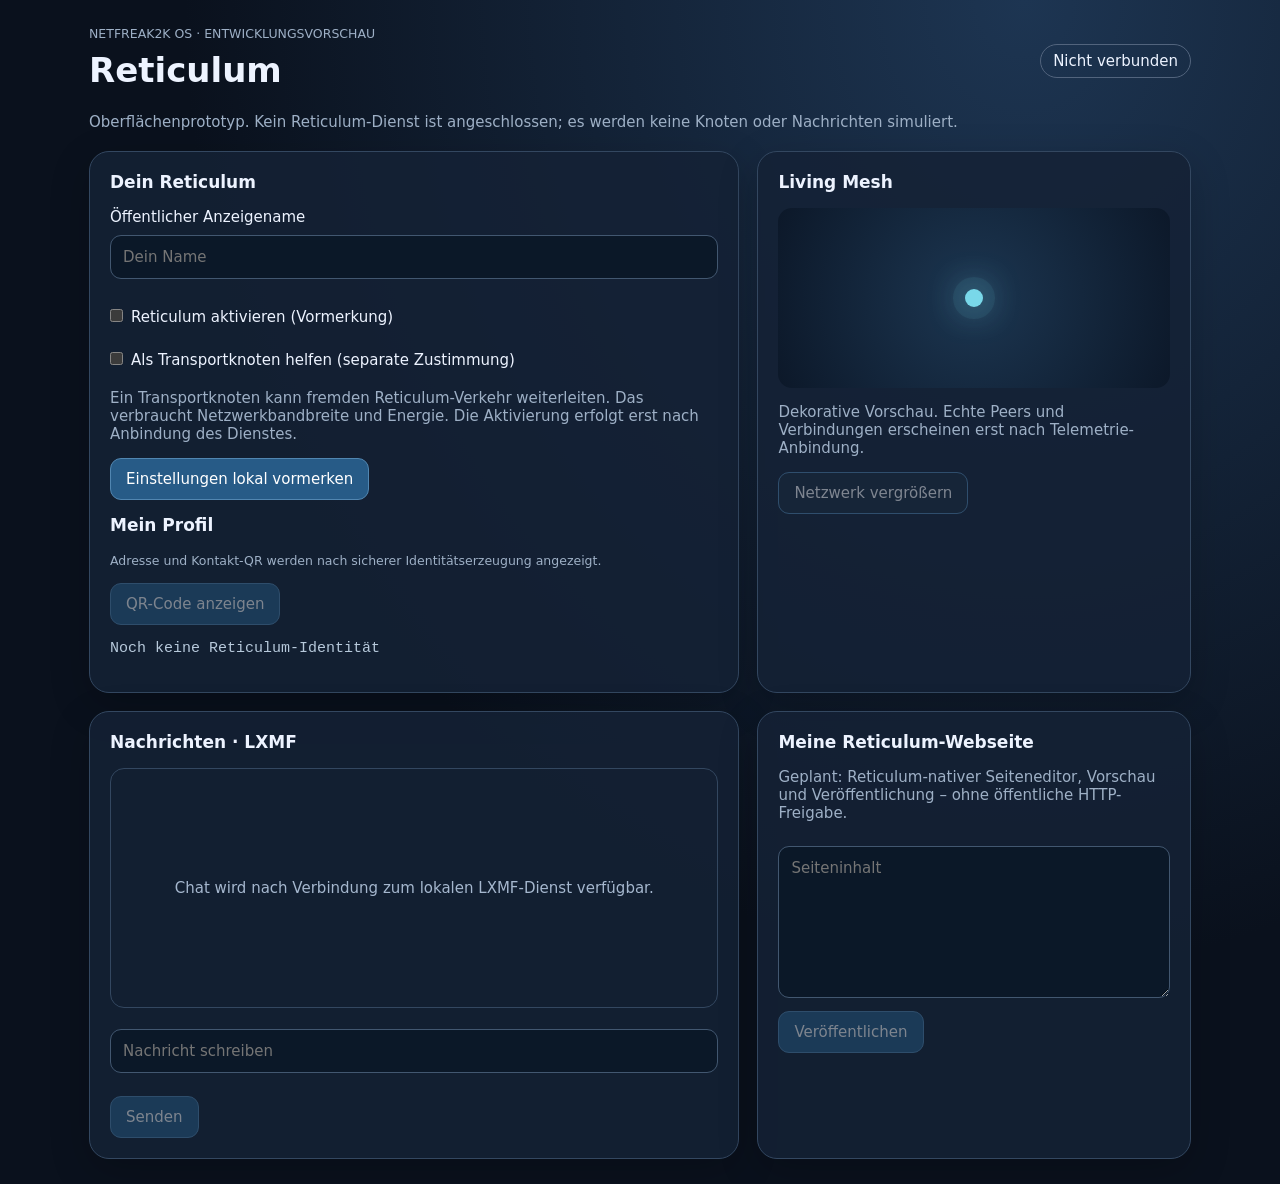
==== prototypes/reticulum/index.html @ 300475f9 "feat(reticulum): add isolated responsive UI prototype with opt-in controls" ====
<!doctype html>
<html lang="de"><head><meta charset="utf-8"><meta name="viewport" content="width=device-width,initial-scale=1">
<title>Netfreak2k OS · Reticulum</title>
<style>
:root{color-scheme:dark;font:15px system-ui,sans-serif;background:#0a111d;color:#edf3ff}*{box-sizing:border-box}
body{margin:0;background:radial-gradient(ellipse at 80% 0%,#1d3552 0%,#0a111d 58%);min-height:100vh}
main{max-width:1150px;margin:auto;padding:24px}header,.row{display:flex;align-items:center;justify-content:space-between;gap:14px;flex-wrap:wrap}
h1{font-size:clamp(24px,4vw,34px);margin:8px 0}h2{font-size:17px;margin:0 0 16px}
small,.muted{color:#9eb0c6}.pill{border:1px solid #52647d;border-radius:30px;padding:7px 12px}
.grid{display:grid;grid-template-columns:1.5fr 1fr;gap:18px;margin-top:20px}
.card{background:#142235d9;border:1px solid #334760;border-radius:20px;padding:20px;box-shadow:0 12px 40px #0003}
button,input,textarea{font:inherit;border-radius:11px}button{background:#275b87;color:white;border:1px solid #5186b1;padding:11px 15px;cursor:pointer}
button.secondary{background:#1a2a3d}button:disabled{opacity:.45;cursor:not-allowed}
input,textarea{width:100%;padding:12px;background:#0b1828;color:white;border:1px solid #425770;margin:9px 0}
label{display:block;margin:12px 0}input[type=checkbox]{width:auto;margin-right:8px}
.chat{height:240px;border:1px solid #334760;border-radius:14px;display:grid;place-items:center;color:#a5b7ce;text-align:center;padding:18px}
.mesh{height:180px;position:relative;overflow:hidden;background:radial-gradient(circle,#1c3651,#0c1829);border-radius:14px}
.node{position:absolute;top:50%;left:50%;width:18px;height:18px;transform:translate(-50%,-50%);border-radius:50%;background:#79d8e9;box-shadow:0 0 0 12px #79d8e912,0 0 35px #79d8e9;animation:pulse 2.8s infinite}
@keyframes pulse{50%{box-shadow:0 0 0 26px #79d8e900,0 0 12px #79d8e9}}
pre{white-space:pre-wrap;overflow-wrap:anywhere;color:#b7c9db}
@media(max-width:740px){main{padding:14px}.grid{grid-template-columns:1fr}.card{padding:16px}}
@media(prefers-reduced-motion:reduce){.node{animation:none}}
</style></head><body><main>
<header><div><small>NETFREAK2K OS · ENTWICKLUNGSVORSCHAU</small><h1>Reticulum</h1></div><span class="pill" id="state">Nicht verbunden</span></header>
<p class="muted">Oberflächenprototyp. Kein Reticulum-Dienst ist angeschlossen; es werden keine Knoten oder Nachrichten simuliert.</p>
<section class="grid">
<div class="card"><h2>Dein Reticulum</h2>
<label>Öffentlicher Anzeigename<input id="name" maxlength="64" autocomplete="nickname" placeholder="Dein Name"></label>
<label><input type="checkbox" id="enabled">Reticulum aktivieren (Vormerkung)</label>
<label><input type="checkbox" id="transport">Als Transportknoten helfen (separate Zustimmung)</label>
<p class="muted">Ein Transportknoten kann fremden Reticulum-Verkehr weiterleiten. Das verbraucht Netzwerkbandbreite und Energie. Die Aktivierung erfolgt erst nach Anbindung des Dienstes.</p>
<button id="save">Einstellungen lokal vormerken</button><p id="notice" role="status" class="muted"></p>
<div class="row"><div><h2>Mein Profil</h2><small>Adresse und Kontakt-QR werden nach sicherer Identitätserzeugung angezeigt.</small></div><button disabled>QR-Code anzeigen</button></div>
<pre id="profile">Noch keine Reticulum-Identität</pre>
</div>
<div class="card"><h2>Living Mesh</h2><div class="mesh" aria-label="Dekorative Animation, keine echte Topologie"><span class="node"></span></div>
<p class="muted">Dekorative Vorschau. Echte Peers und Verbindungen erscheinen erst nach Telemetrie-Anbindung.</p><button class="secondary" disabled>Netzwerk vergrößern</button></div>
<div class="card"><h2>Nachrichten · LXMF</h2><div class="chat">Chat wird nach Verbindung zum lokalen LXMF-Dienst verfügbar.</div>
<div class="row" style="margin-top:12px"><input disabled placeholder="Nachricht schreiben"><button disabled>Senden</button></div></div>
<div class="card"><h2>Meine Reticulum-Webseite</h2>
<p class="muted">Geplant: Reticulum-nativer Seiteneditor, Vorschau und Veröffentlichung – ohne öffentliche HTTP-Freigabe.</p>
<textarea disabled rows="7" placeholder="Seiteninhalt"></textarea><button disabled>Veröffentlichen</button></div>
</section></main>
<script>
'use strict';
const $=id=>document.getElementById(id), key='n2k-reticulum-ui-preferences';
try{const v=JSON.parse(localStorage.getItem(key)||'{}');$('name').value=v.name||'';$('enabled').checked=!!v.enabled;$('transport').checked=!!v.transport}catch{}
$('save').addEventListener('click',()=>{
 const name=$('name').value.trim();if(!name){$('notice').textContent='Bitte einen Anzeigenamen eingeben.';return}
 localStorage.setItem(key,JSON.stringify({name,enabled:$('enabled').checked,transport:$('transport').checked}));
 $('notice').textContent='Nur lokale UI-Vormerkung gespeichert. Reticulum wurde nicht gestartet.';
 $('profile').textContent='Anzeigename: '+name+'\nIdentität: noch nicht erzeugt';
});
</script></body></html>
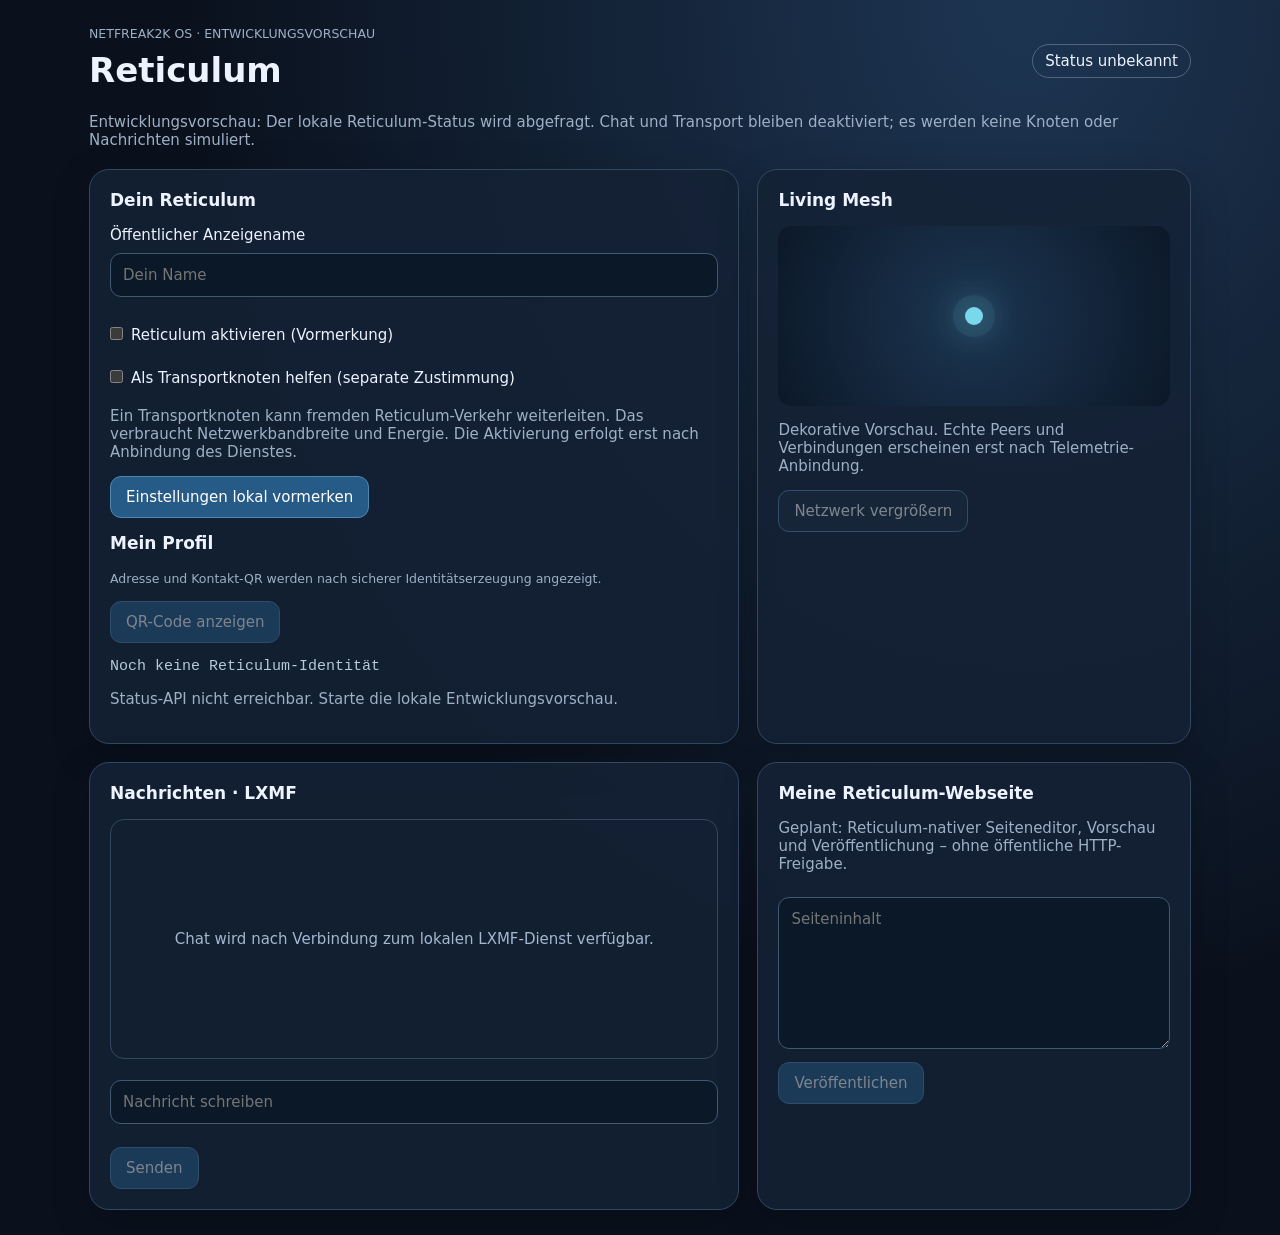
==== commit 050a3132: "feat(reticulum): show real local runtime status in UI preview" ====
--- a/prototypes/reticulum/index.html
+++ b/prototypes/reticulum/index.html
@@ -22,7 +22,7 @@
 @media(prefers-reduced-motion:reduce){.node{animation:none}}
 </style></head><body><main>
 <header><div><small>NETFREAK2K OS · ENTWICKLUNGSVORSCHAU</small><h1>Reticulum</h1></div><span class="pill" id="state">Nicht verbunden</span></header>
-<p class="muted">Oberflächenprototyp. Kein Reticulum-Dienst ist angeschlossen; es werden keine Knoten oder Nachrichten simuliert.</p>
+<p class="muted">Entwicklungsvorschau: Der lokale Reticulum-Status wird abgefragt. Chat und Transport bleiben deaktiviert; es werden keine Knoten oder Nachrichten simuliert.</p>
 <section class="grid">
 <div class="card"><h2>Dein Reticulum</h2>
 <label>Öffentlicher Anzeigename<input id="name" maxlength="64" autocomplete="nickname" placeholder="Dein Name"></label>
@@ -31,7 +31,7 @@
 <p class="muted">Ein Transportknoten kann fremden Reticulum-Verkehr weiterleiten. Das verbraucht Netzwerkbandbreite und Energie. Die Aktivierung erfolgt erst nach Anbindung des Dienstes.</p>
 <button id="save">Einstellungen lokal vormerken</button><p id="notice" role="status" class="muted"></p>
 <div class="row"><div><h2>Mein Profil</h2><small>Adresse und Kontakt-QR werden nach sicherer Identitätserzeugung angezeigt.</small></div><button disabled>QR-Code anzeigen</button></div>
-<pre id="profile">Noch keine Reticulum-Identität</pre>
+<pre id="profile">Noch keine Reticulum-Identität</pre><p class="muted" id="service">Reticulum-Dienst: Status wird abgefragt …</p>
 </div>
 <div class="card"><h2>Living Mesh</h2><div class="mesh" aria-label="Dekorative Animation, keine echte Topologie"><span class="node"></span></div>
 <p class="muted">Dekorative Vorschau. Echte Peers und Verbindungen erscheinen erst nach Telemetrie-Anbindung.</p><button class="secondary" disabled>Netzwerk vergrößern</button></div>
@@ -44,6 +44,25 @@
 <script>
 'use strict';
 const $=id=>document.getElementById(id), key='n2k-reticulum-ui-preferences';
+async function refreshStatus(){
+ try {
+  const response=await fetch('/api/reticulum/status',{cache:'no-store'});
+  if(!response.ok)throw new Error('Status unavailable');
+  const data=await response.json();
+  if(data.available===true){
+   $('state').textContent='Lokaler Dienst erkannt';
+   $('service').textContent='Reticulum lokal erreichbar; externe Netzwerkverbindung nicht bestätigt.';
+  }else{
+   $('state').textContent='Nicht verbunden';
+   $('service').textContent='Reticulum: '+String(data.state||'nicht erreichbar');
+  }
+ }catch{
+  $('state').textContent='Status unbekannt';
+  $('service').textContent='Status-API nicht erreichbar. Starte die lokale Entwicklungsvorschau.';
+ }
+}
+refreshStatus();
+setInterval(refreshStatus,15000);
 try{const v=JSON.parse(localStorage.getItem(key)||'{}');$('name').value=v.name||'';$('enabled').checked=!!v.enabled;$('transport').checked=!!v.transport}catch{}
 $('save').addEventListener('click',()=>{
  const name=$('name').value.trim();if(!name){$('notice').textContent='Bitte einen Anzeigenamen eingeben.';return}
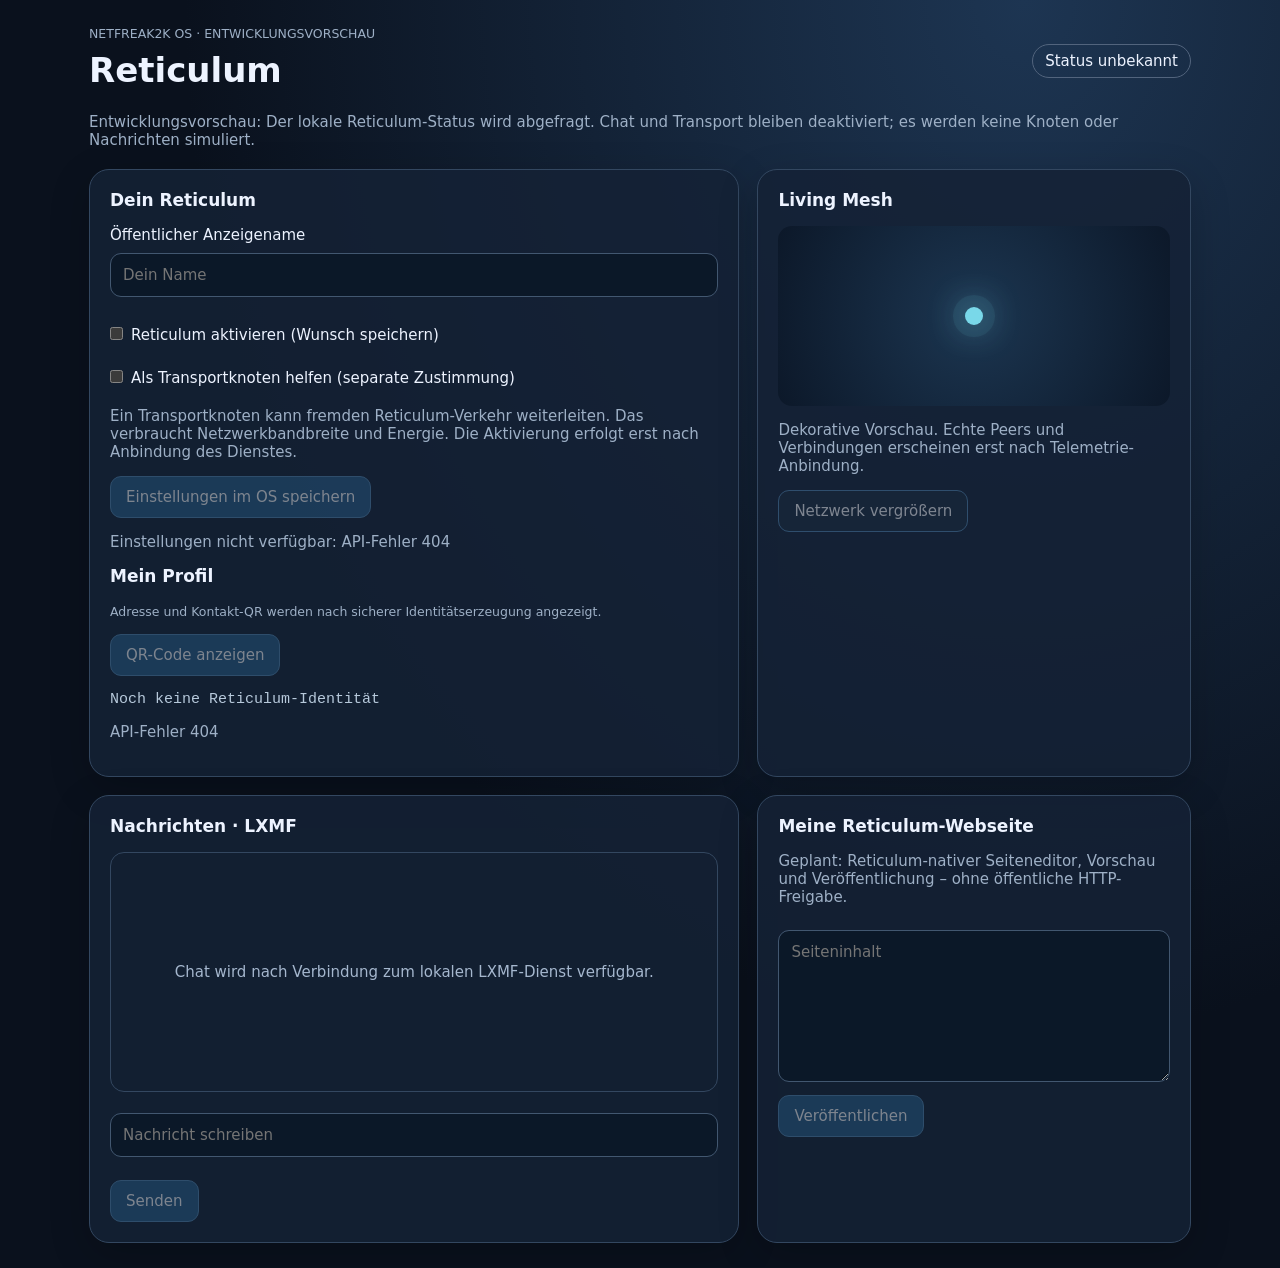
==== commit c3bb5d1f: "feat(reticulum): bind preview preferences to authenticated OS API and CSRF session" ====
--- a/prototypes/reticulum/index.html
+++ b/prototypes/reticulum/index.html
@@ -26,10 +26,10 @@
 <section class="grid">
 <div class="card"><h2>Dein Reticulum</h2>
 <label>Öffentlicher Anzeigename<input id="name" maxlength="64" autocomplete="nickname" placeholder="Dein Name"></label>
-<label><input type="checkbox" id="enabled">Reticulum aktivieren (Vormerkung)</label>
+<label><input type="checkbox" id="enabled">Reticulum aktivieren (Wunsch speichern)</label>
 <label><input type="checkbox" id="transport">Als Transportknoten helfen (separate Zustimmung)</label>
 <p class="muted">Ein Transportknoten kann fremden Reticulum-Verkehr weiterleiten. Das verbraucht Netzwerkbandbreite und Energie. Die Aktivierung erfolgt erst nach Anbindung des Dienstes.</p>
-<button id="save">Einstellungen lokal vormerken</button><p id="notice" role="status" class="muted"></p>
+<button id="save">Einstellungen im OS speichern</button><p id="notice" role="status" class="muted"></p>
 <div class="row"><div><h2>Mein Profil</h2><small>Adresse und Kontakt-QR werden nach sicherer Identitätserzeugung angezeigt.</small></div><button disabled>QR-Code anzeigen</button></div>
 <pre id="profile">Noch keine Reticulum-Identität</pre><p class="muted" id="service">Reticulum-Dienst: Status wird abgefragt …</p>
 </div>
@@ -43,31 +43,57 @@
 </section></main>
 <script>
 'use strict';
-const $=id=>document.getElementById(id), key='n2k-reticulum-ui-preferences';
-async function refreshStatus(){
- try {
-  const response=await fetch('/api/reticulum/status',{cache:'no-store'});
-  if(!response.ok)throw new Error('Status unavailable');
-  const data=await response.json();
-  if(data.available===true){
-   $('state').textContent='Lokaler Dienst erkannt';
-   $('service').textContent='Reticulum lokal erreichbar; externe Netzwerkverbindung nicht bestätigt.';
-  }else{
-   $('state').textContent='Nicht verbunden';
-   $('service').textContent='Reticulum: '+String(data.state||'nicht erreichbar');
-  }
- }catch{
-  $('state').textContent='Status unbekannt';
-  $('service').textContent='Status-API nicht erreichbar. Starte die lokale Entwicklungsvorschau.';
+const $=id=>document.getElementById(id);
+let csrf=null;
+async function jsonRequest(path, options={}){
+ const response=await fetch(path,{credentials:'same-origin',cache:'no-store',...options});
+ if(!response.ok)throw new Error(response.status===401?'Bitte im OS anmelden.':response.status===403?'Zugriff verweigert oder Sitzung abgelaufen.':'API-Fehler '+response.status);
+ return response.json();
+}
+async function loadPreferences(){
+ try{
+  const session=await jsonRequest('/api/session');
+  if(!session.authenticated || !session.csrf)throw new Error('Bitte im OS anmelden.');
+  csrf=session.csrf;
+  const p=await jsonRequest('/api/reticulum/preferences');
+  $('name').value=p.display_name||'';
+  $('enabled').checked=!!p.requested_enabled;
+  $('transport').checked=!!p.requested_transport;
+  $('notice').textContent='Einstellungen aus deinem OS-Konto geladen. Dienst-Aktivierung noch nicht verfügbar.';
+  $('save').disabled=false;
+ }catch(err){
+  $('save').disabled=true;
+  $('notice').textContent='Einstellungen nicht verfügbar: '+err.message;
  }
 }
+async function refreshStatus(){
+ try{
+  const data=await jsonRequest('/api/reticulum/status');
+  $('state').textContent=data.available===true?'Lokaler Dienst erkannt':'Nicht verbunden';
+  $('service').textContent=data.available===true?'Lokaler Reticulum-Dienst erkannt; externe Verbindung nicht bestätigt.':'Reticulum: '+String(data.state||'nicht erreichbar');
+ }catch(err){
+  $('state').textContent='Status unbekannt';
+  $('service').textContent=err.message;
+ }
+}
+$('save').disabled=true;
+$('save').addEventListener('click',async()=>{
+ const name=$('name').value.trim(),enabled=$('enabled').checked,transport=$('transport').checked;
+ if(!name){$('notice').textContent='Bitte einen Anzeigenamen eingeben.';return}
+ if(transport&&!enabled){$('notice').textContent='Transport benötigt eine Reticulum-Aktivierung.';return}
+ if(transport&&!confirm('Transportknoten können fremden Netzwerkverkehr weiterleiten und Bandbreite sowie Energie verbrauchen. Wunsch ausdrücklich speichern?'))return;
+ $('save').disabled=true;
+ try{
+  const p=await jsonRequest('/api/reticulum/preferences',{
+   method:'POST',headers:{'Content-Type':'application/json','X-CSRF-Token':csrf},
+   body:JSON.stringify({display_name:name,requested_enabled:enabled,requested_transport:transport})
+  });
+  $('notice').textContent=p.applied?'Einstellungen angewendet.':'Wunsch im OS-Konto gespeichert. Reticulum wurde nicht gestartet.';
+  $('profile').textContent='Anzeigename: '+p.display_name+'\\nIdentität: noch nicht erzeugt';
+ }catch(err){$('notice').textContent='Speichern fehlgeschlagen: '+err.message}
+ finally{$('save').disabled=false}
+});
+loadPreferences();
 refreshStatus();
 setInterval(refreshStatus,15000);
-try{const v=JSON.parse(localStorage.getItem(key)||'{}');$('name').value=v.name||'';$('enabled').checked=!!v.enabled;$('transport').checked=!!v.transport}catch{}
-$('save').addEventListener('click',()=>{
- const name=$('name').value.trim();if(!name){$('notice').textContent='Bitte einen Anzeigenamen eingeben.';return}
- localStorage.setItem(key,JSON.stringify({name,enabled:$('enabled').checked,transport:$('transport').checked}));
- $('notice').textContent='Nur lokale UI-Vormerkung gespeichert. Reticulum wurde nicht gestartet.';
- $('profile').textContent='Anzeigename: '+name+'\nIdentität: noch nicht erzeugt';
-});
 </script></body></html>
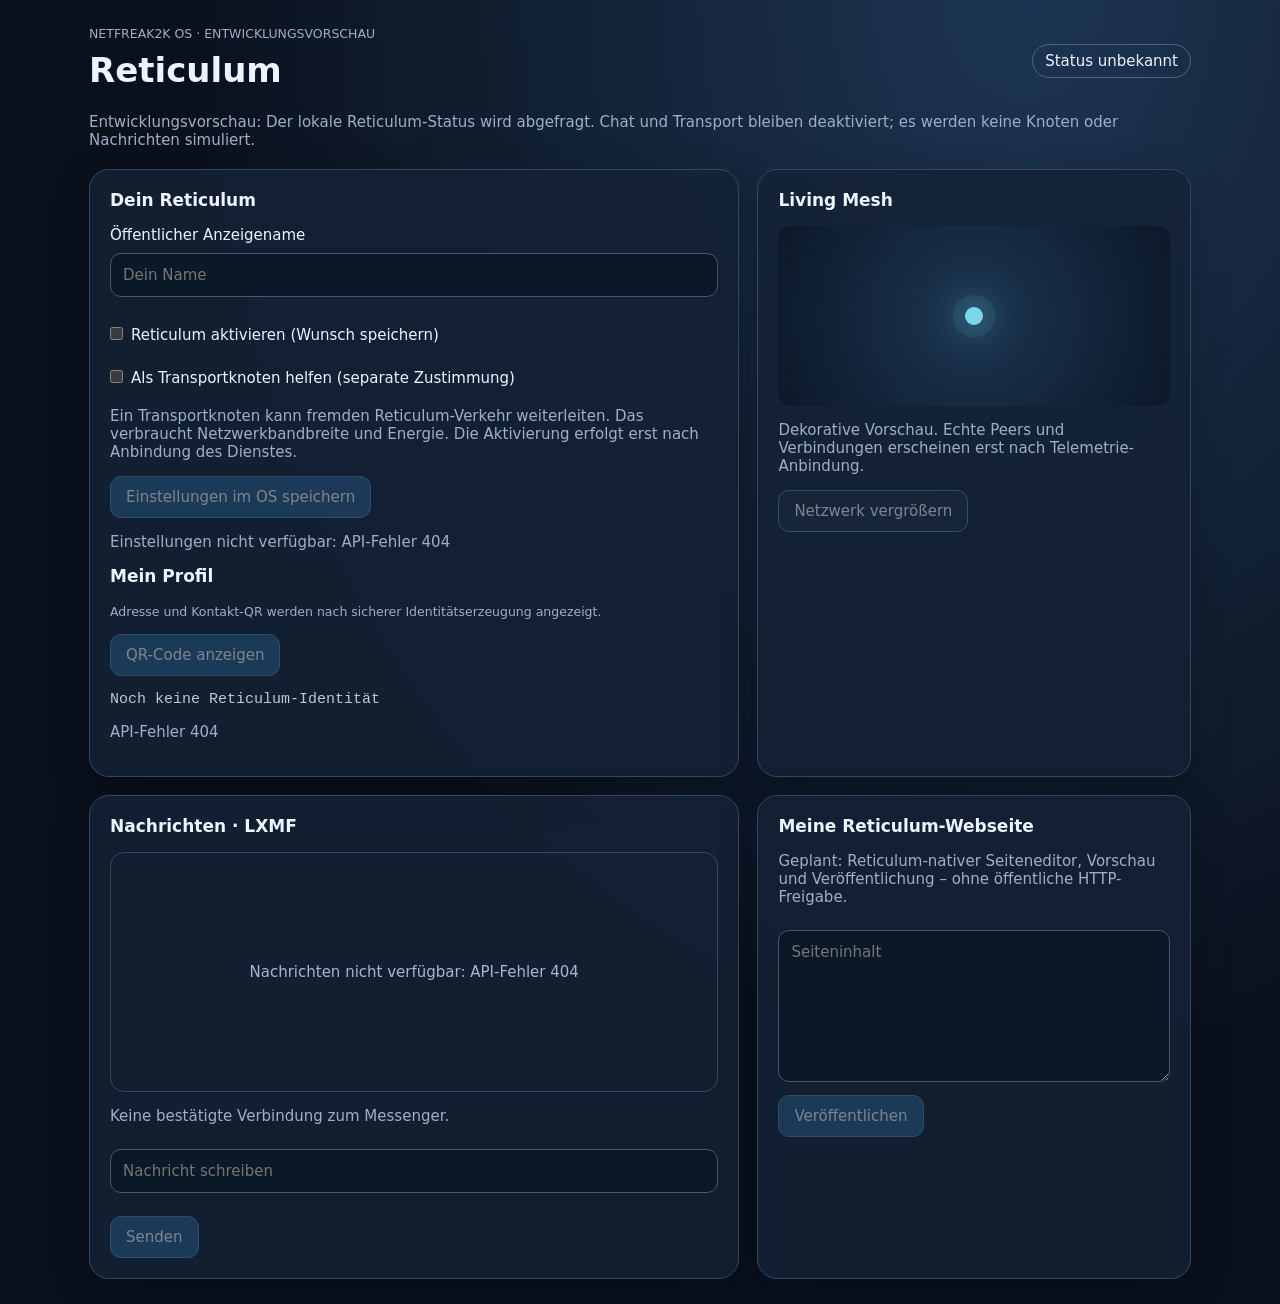
==== commit c48403a6: "feat(reticulum): display actual LXMF router status and recent messages in preview" ====
--- a/prototypes/reticulum/index.html
+++ b/prototypes/reticulum/index.html
@@ -35,7 +35,7 @@
 </div>
 <div class="card"><h2>Living Mesh</h2><div class="mesh" aria-label="Dekorative Animation, keine echte Topologie"><span class="node"></span></div>
 <p class="muted">Dekorative Vorschau. Echte Peers und Verbindungen erscheinen erst nach Telemetrie-Anbindung.</p><button class="secondary" disabled>Netzwerk vergrößern</button></div>
-<div class="card"><h2>Nachrichten · LXMF</h2><div class="chat">Chat wird nach Verbindung zum lokalen LXMF-Dienst verfügbar.</div>
+<div class="card"><h2>Nachrichten · LXMF</h2><div class="chat" id="messages">Nachrichten werden geladen …</div><p class="muted" id="lxmf-status">LXMF-Status wird geprüft …</p>
 <div class="row" style="margin-top:12px"><input disabled placeholder="Nachricht schreiben"><button disabled>Senden</button></div></div>
 <div class="card"><h2>Meine Reticulum-Webseite</h2>
 <p class="muted">Geplant: Reticulum-nativer Seiteneditor, Vorschau und Veröffentlichung – ohne öffentliche HTTP-Freigabe.</p>
@@ -93,7 +93,33 @@
  }catch(err){$('notice').textContent='Speichern fehlgeschlagen: '+err.message}
  finally{$('save').disabled=false}
 });
+async function refreshLXMF(){
+ try{
+  const [status, messages]=await Promise.all([
+   jsonRequest('/api/messenger/status'),
+   jsonRequest('/api/messenger/messages')
+  ]);
+  const online=status.online===true;
+  $('lxmf-status').textContent=online?'LXMF-Router lokal aktiv; Zustellung an andere Knoten nicht bestätigt.':'LXMF-Router nicht aktiv: '+String(status.error||'offline');
+  const rows=Array.isArray(messages.messages)?messages.messages.slice(-12):[];
+  const box=$('messages');
+  box.replaceChildren();
+  box.style.display='block';
+  box.style.overflowY='auto';
+  if(!rows.length){box.textContent='Noch keine gespeicherten LXMF-Nachrichten.';return}
+  for(const m of rows){
+   const line=document.createElement('p');
+   line.textContent=(m.direction==='in'?'Empfangen':'Gesendet')+' · '+String(m.status||'Status unbekannt')+' — '+String(m.content||'');
+   box.appendChild(line);
+  }
+ }catch(err){
+  $('messages').textContent='Nachrichten nicht verfügbar: '+err.message;
+  $('lxmf-status').textContent='Keine bestätigte Verbindung zum Messenger.';
+ }
+}
 loadPreferences();
+refreshLXMF();
 refreshStatus();
 setInterval(refreshStatus,15000);
+setInterval(refreshLXMF,15000);
 </script></body></html>
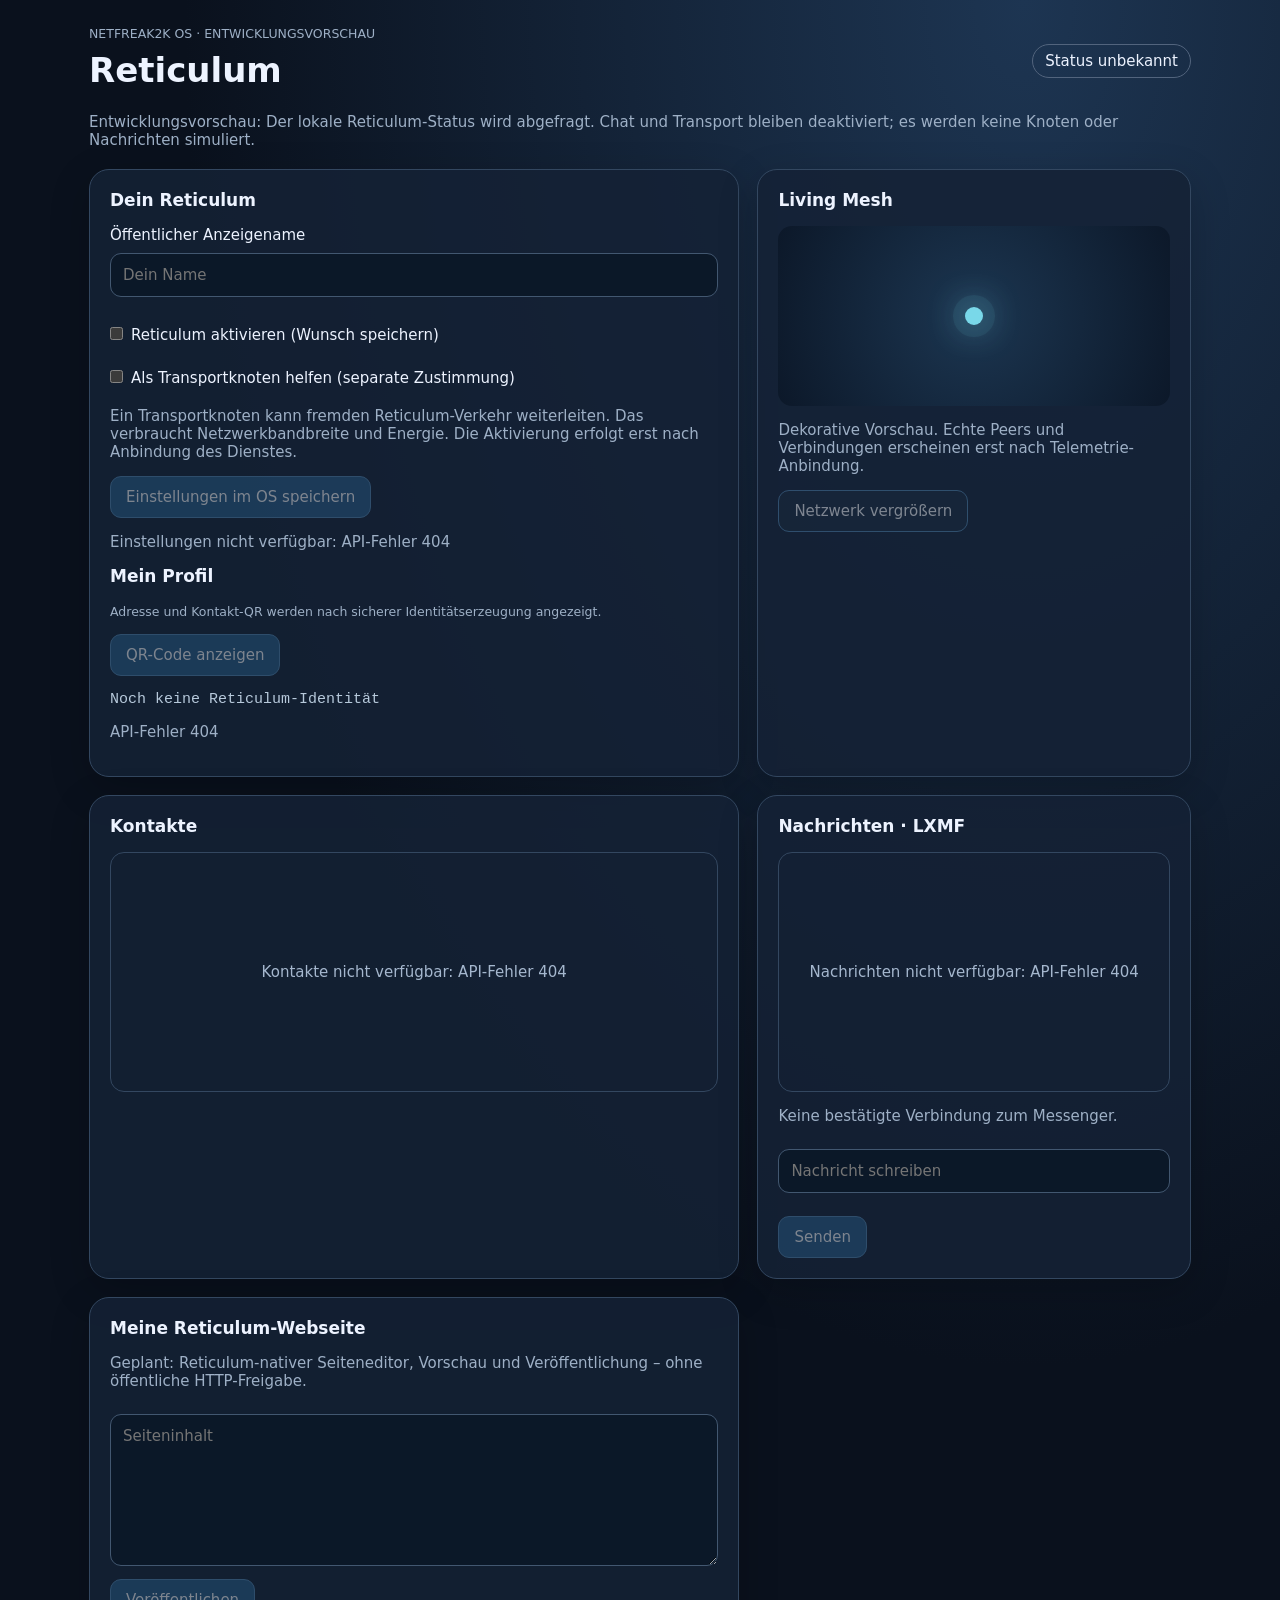
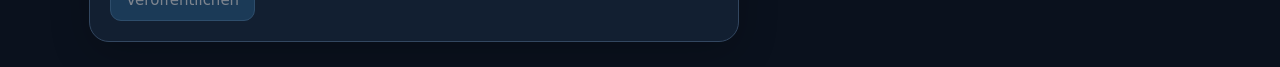
==== commit 8dbd35da: "feat(reticulum): show actual messenger contacts alongside LXMF messages" ====
--- a/prototypes/reticulum/index.html
+++ b/prototypes/reticulum/index.html
@@ -35,6 +35,7 @@
 </div>
 <div class="card"><h2>Living Mesh</h2><div class="mesh" aria-label="Dekorative Animation, keine echte Topologie"><span class="node"></span></div>
 <p class="muted">Dekorative Vorschau. Echte Peers und Verbindungen erscheinen erst nach Telemetrie-Anbindung.</p><button class="secondary" disabled>Netzwerk vergrößern</button></div>
+<div class="card"><h2>Kontakte</h2><div id="contacts" class="chat">Kontakte werden geladen …</div></div>
 <div class="card"><h2>Nachrichten · LXMF</h2><div class="chat" id="messages">Nachrichten werden geladen …</div><p class="muted" id="lxmf-status">LXMF-Status wird geprüft …</p>
 <div class="row" style="margin-top:12px"><input disabled placeholder="Nachricht schreiben"><button disabled>Senden</button></div></div>
 <div class="card"><h2>Meine Reticulum-Webseite</h2>
@@ -93,6 +94,19 @@
  }catch(err){$('notice').textContent='Speichern fehlgeschlagen: '+err.message}
  finally{$('save').disabled=false}
 });
+async function refreshContacts(){
+ try{
+  const data=await jsonRequest('/api/messenger/contacts');
+  const rows=Array.isArray(data.contacts)?data.contacts:[];
+  const box=$('contacts');box.replaceChildren();box.style.display='block';box.style.overflowY='auto';
+  if(!rows.length){box.textContent='Noch keine Kontakte gespeichert.';return}
+  for(const item of rows.slice(0,100)){
+   const p=document.createElement('p');
+   p.textContent=String(item.name||'Unbenannt')+' · '+String(item.destination||'');
+   box.appendChild(p);
+  }
+ }catch(err){$('contacts').textContent='Kontakte nicht verfügbar: '+err.message}
+}
 async function refreshLXMF(){
  try{
   const [status, messages]=await Promise.all([
@@ -119,7 +133,9 @@
 }
 loadPreferences();
 refreshLXMF();
+refreshContacts();
 refreshStatus();
 setInterval(refreshStatus,15000);
 setInterval(refreshLXMF,15000);
+setInterval(refreshContacts,30000);
 </script></body></html>
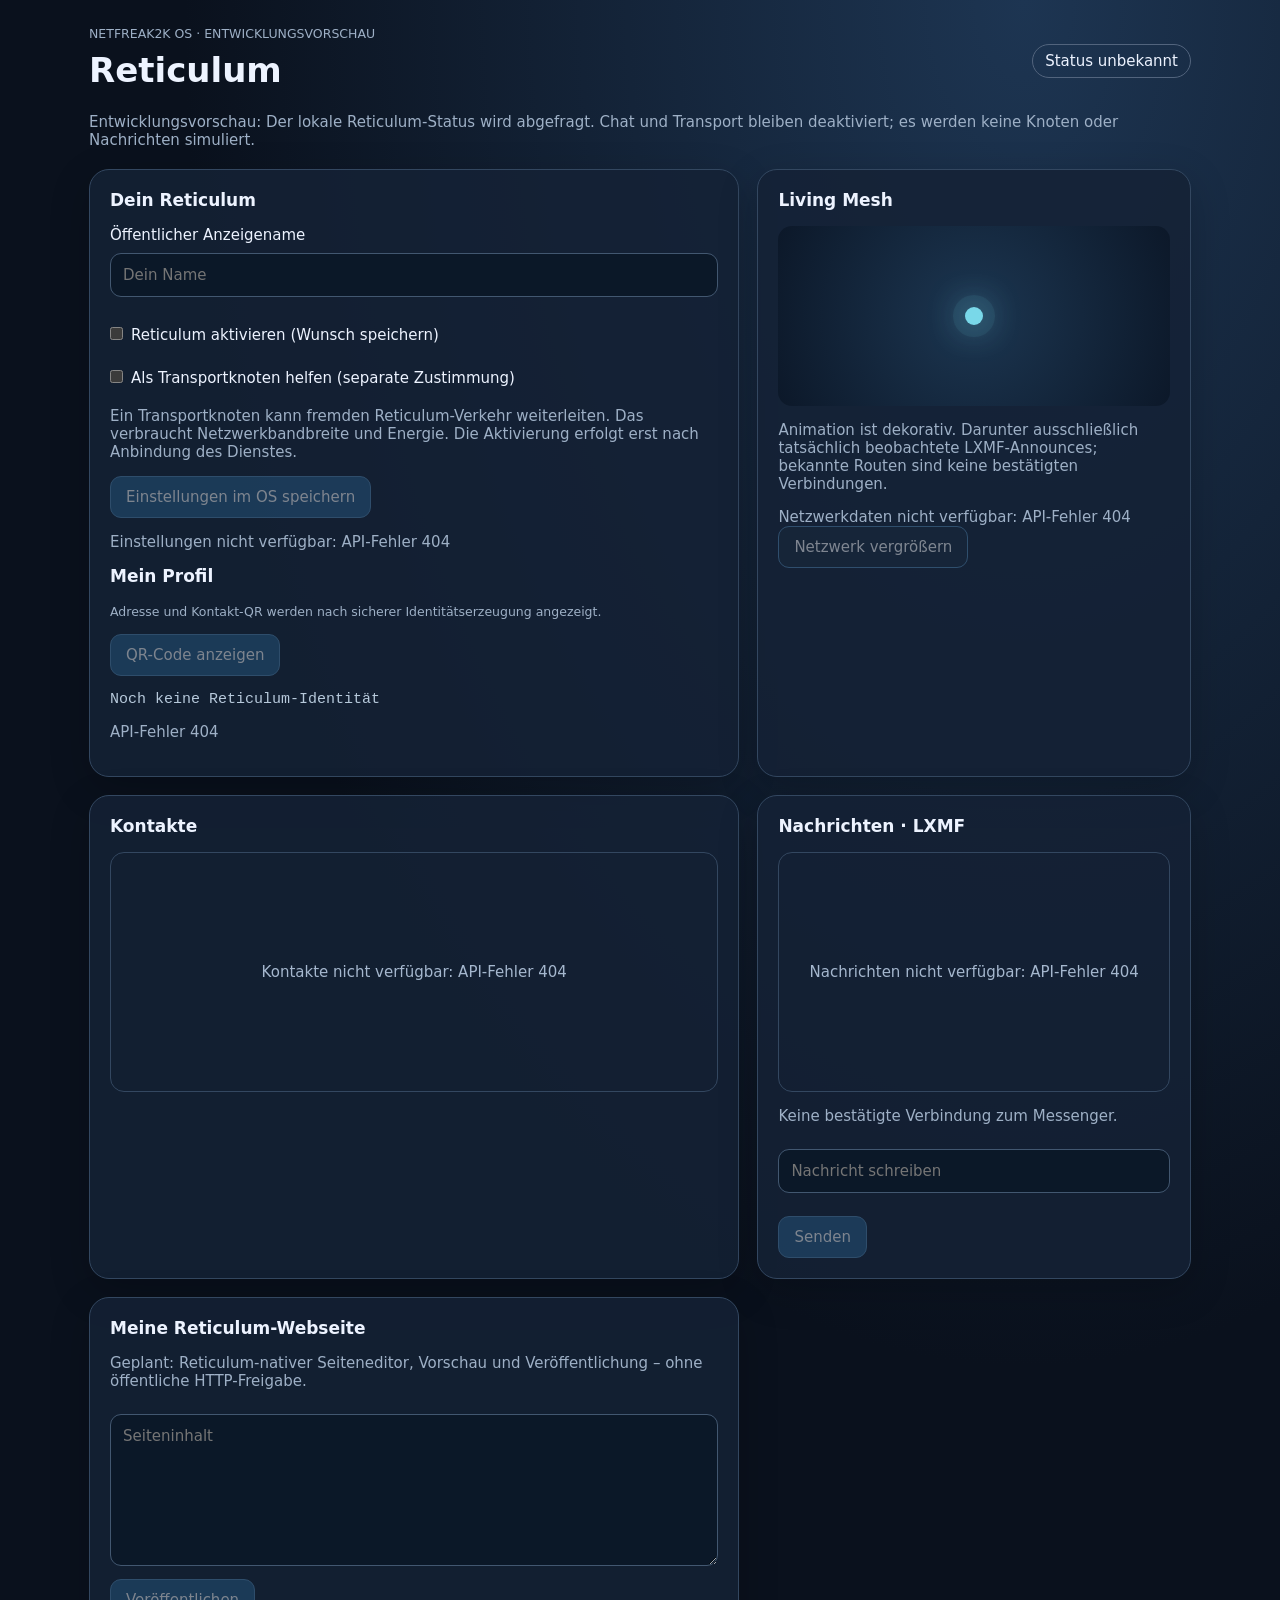
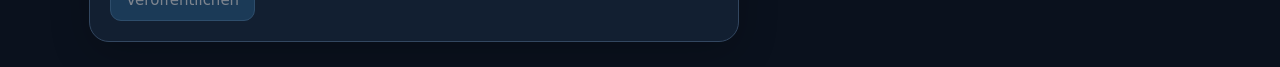
==== commit 34bccfbd: "feat(reticulum): show real observed LXMF peers and route hops in Living Mesh preview" ====
--- a/prototypes/reticulum/index.html
+++ b/prototypes/reticulum/index.html
@@ -34,7 +34,7 @@
 <pre id="profile">Noch keine Reticulum-Identität</pre><p class="muted" id="service">Reticulum-Dienst: Status wird abgefragt …</p>
 </div>
 <div class="card"><h2>Living Mesh</h2><div class="mesh" aria-label="Dekorative Animation, keine echte Topologie"><span class="node"></span></div>
-<p class="muted">Dekorative Vorschau. Echte Peers und Verbindungen erscheinen erst nach Telemetrie-Anbindung.</p><button class="secondary" disabled>Netzwerk vergrößern</button></div>
+<p class="muted">Animation ist dekorativ. Darunter ausschließlich tatsächlich beobachtete LXMF-Announces; bekannte Routen sind keine bestätigten Verbindungen.</p><div id="peers" role="status" class="muted">Beobachtete Knoten werden geladen …</div><button class="secondary" disabled>Netzwerk vergrößern</button></div>
 <div class="card"><h2>Kontakte</h2><div id="contacts" class="chat">Kontakte werden geladen …</div></div>
 <div class="card"><h2>Nachrichten · LXMF</h2><div class="chat" id="messages">Nachrichten werden geladen …</div><p class="muted" id="lxmf-status">LXMF-Status wird geprüft …</p>
 <div class="row" style="margin-top:12px"><input disabled placeholder="Nachricht schreiben"><button disabled>Senden</button></div></div>
@@ -94,6 +94,22 @@
  }catch(err){$('notice').textContent='Speichern fehlgeschlagen: '+err.message}
  finally{$('save').disabled=false}
 });
+async function refreshPeers(){
+ try{
+  const data=await jsonRequest('/api/messenger/peers');
+  const rows=Array.isArray(data.peers)?data.peers:[];
+  const box=$('peers');box.replaceChildren();
+  const summary=document.createElement('p');
+  summary.textContent=rows.length+' beobachtete LXMF-Knoten · '+rows.filter(p=>p.path_known===true).length+' bekannte Routen (keine Verbindungsgarantie)';
+  box.appendChild(summary);
+  for(const peer of rows.slice(0,8)){
+   const line=document.createElement('p');
+   const hops=Number.isInteger(peer.hops)&&peer.hops>=0?peer.hops+' Hops':'Hops unbekannt';
+   line.textContent=String(peer.name||'Unbenannt')+' · '+(peer.path_known===true?hops:'Route unbekannt');
+   box.appendChild(line);
+  }
+ }catch(err){$('peers').textContent='Netzwerkdaten nicht verfügbar: '+err.message}
+}
 async function refreshContacts(){
  try{
   const data=await jsonRequest('/api/messenger/contacts');
@@ -134,8 +150,10 @@
 loadPreferences();
 refreshLXMF();
 refreshContacts();
+refreshPeers();
 refreshStatus();
 setInterval(refreshStatus,15000);
 setInterval(refreshLXMF,15000);
 setInterval(refreshContacts,30000);
+setInterval(refreshPeers,30000);
 </script></body></html>
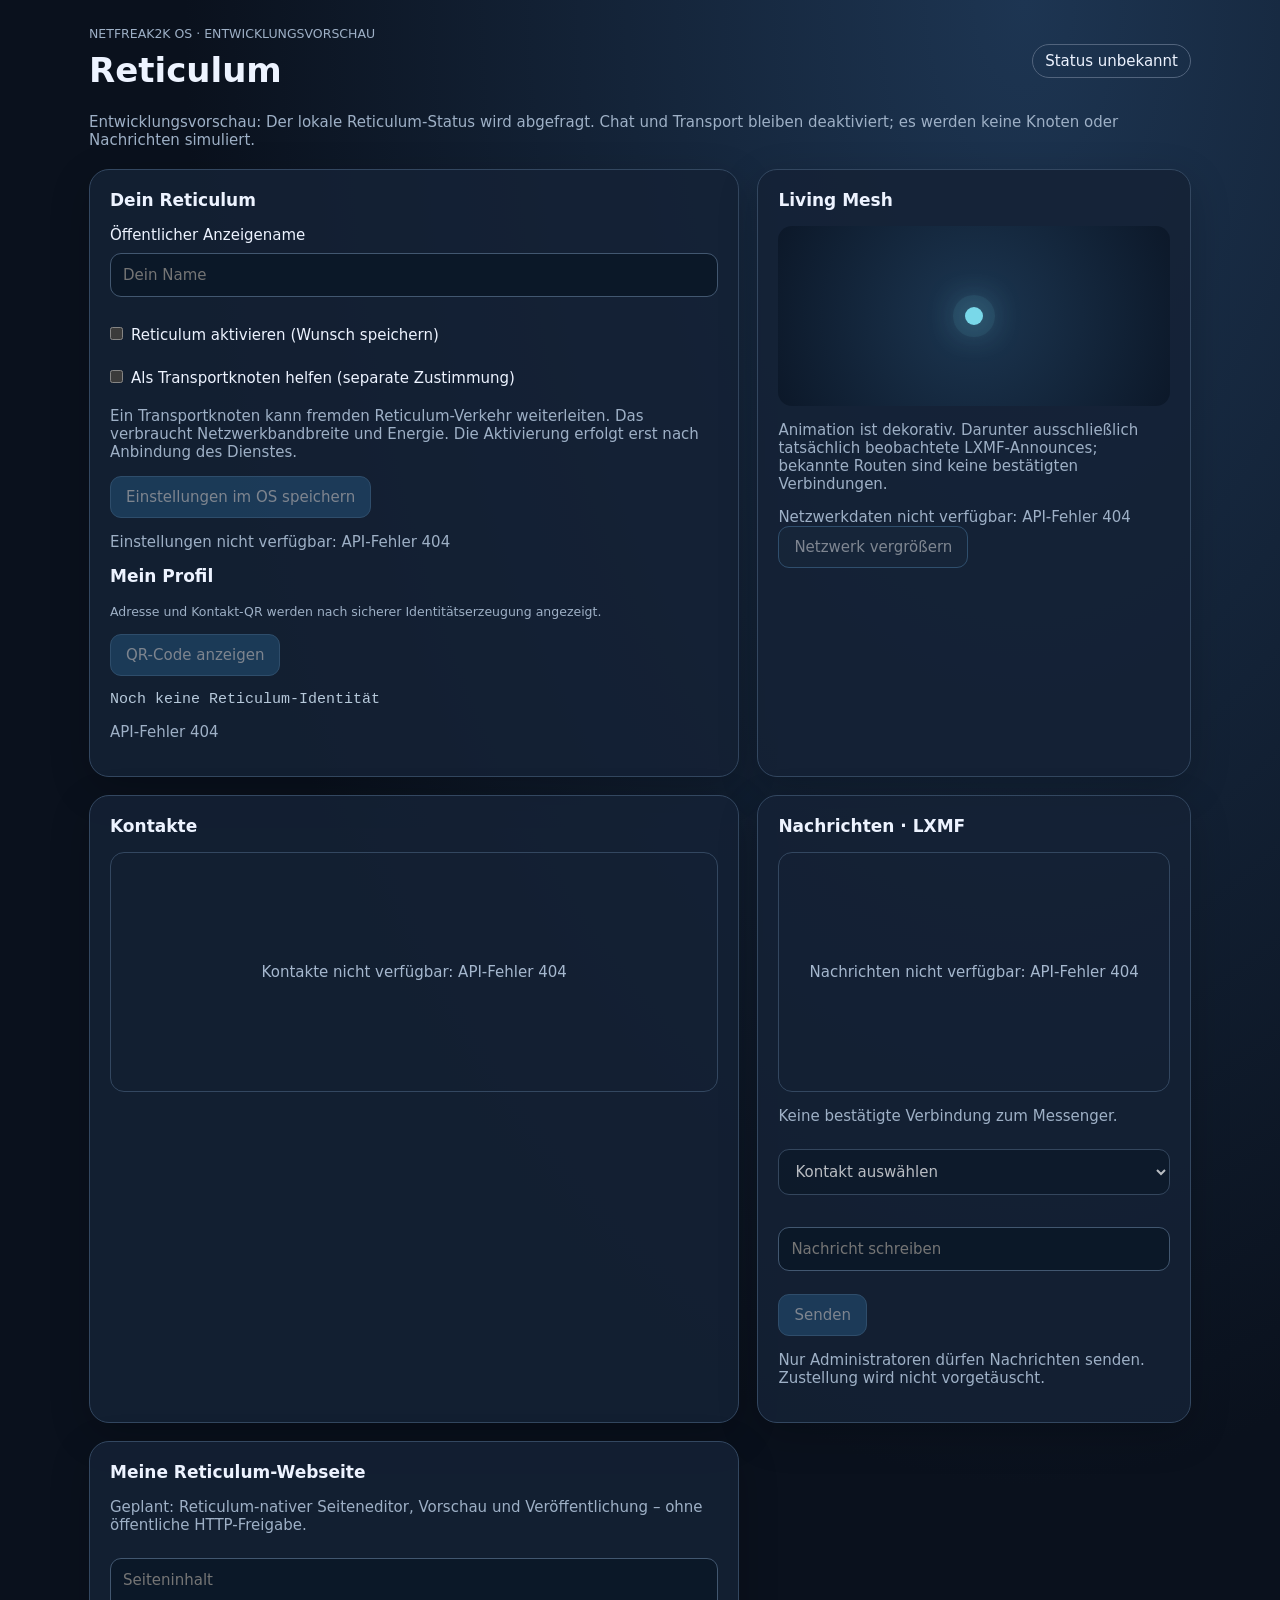
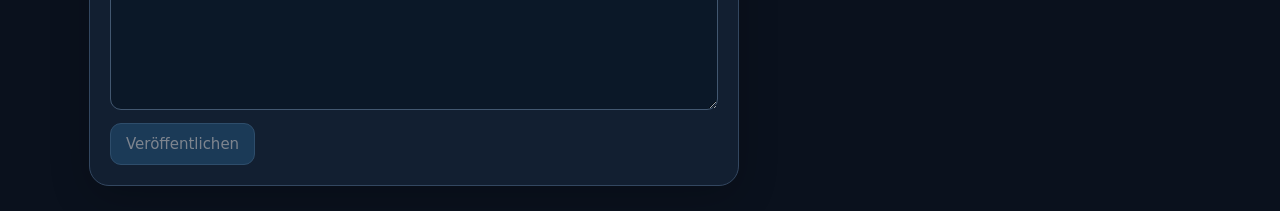
==== commit 9d6d6ec7: "feat(reticulum): protected LXMF message compose with real contacts and queued status" ====
--- a/prototypes/reticulum/index.html
+++ b/prototypes/reticulum/index.html
@@ -9,9 +9,9 @@
 small,.muted{color:#9eb0c6}.pill{border:1px solid #52647d;border-radius:30px;padding:7px 12px}
 .grid{display:grid;grid-template-columns:1.5fr 1fr;gap:18px;margin-top:20px}
 .card{background:#142235d9;border:1px solid #334760;border-radius:20px;padding:20px;box-shadow:0 12px 40px #0003}
-button,input,textarea{font:inherit;border-radius:11px}button{background:#275b87;color:white;border:1px solid #5186b1;padding:11px 15px;cursor:pointer}
+button,input,textarea,select{font:inherit;border-radius:11px}button{background:#275b87;color:white;border:1px solid #5186b1;padding:11px 15px;cursor:pointer}
 button.secondary{background:#1a2a3d}button:disabled{opacity:.45;cursor:not-allowed}
-input,textarea{width:100%;padding:12px;background:#0b1828;color:white;border:1px solid #425770;margin:9px 0}
+input,textarea,select{width:100%;padding:12px;background:#0b1828;color:white;border:1px solid #425770;margin:9px 0}
 label{display:block;margin:12px 0}input[type=checkbox]{width:auto;margin-right:8px}
 .chat{height:240px;border:1px solid #334760;border-radius:14px;display:grid;place-items:center;color:#a5b7ce;text-align:center;padding:18px}
 .mesh{height:180px;position:relative;overflow:hidden;background:radial-gradient(circle,#1c3651,#0c1829);border-radius:14px}
@@ -37,7 +37,7 @@
 <p class="muted">Animation ist dekorativ. Darunter ausschließlich tatsächlich beobachtete LXMF-Announces; bekannte Routen sind keine bestätigten Verbindungen.</p><div id="peers" role="status" class="muted">Beobachtete Knoten werden geladen …</div><button class="secondary" disabled>Netzwerk vergrößern</button></div>
 <div class="card"><h2>Kontakte</h2><div id="contacts" class="chat">Kontakte werden geladen …</div></div>
 <div class="card"><h2>Nachrichten · LXMF</h2><div class="chat" id="messages">Nachrichten werden geladen …</div><p class="muted" id="lxmf-status">LXMF-Status wird geprüft …</p>
-<div class="row" style="margin-top:12px"><input disabled placeholder="Nachricht schreiben"><button disabled>Senden</button></div></div>
+<div class="row" style="margin-top:12px"><select id="recipient" disabled><option value="">Kontakt auswählen</option></select><input id="outgoing" maxlength="2048" disabled placeholder="Nachricht schreiben"><button id="send" disabled>Senden</button></div><p id="send-notice" role="status" class="muted">Nur Administratoren dürfen Nachrichten senden. Zustellung wird nicht vorgetäuscht.</p></div>
 <div class="card"><h2>Meine Reticulum-Webseite</h2>
 <p class="muted">Geplant: Reticulum-nativer Seiteneditor, Vorschau und Veröffentlichung – ohne öffentliche HTTP-Freigabe.</p>
 <textarea disabled rows="7" placeholder="Seiteninhalt"></textarea><button disabled>Veröffentlichen</button></div>
@@ -45,7 +45,8 @@
 <script>
 'use strict';
 const $=id=>document.getElementById(id);
-let csrf=null;
+let csrf=null, isAdmin=false, messengerOnline=false;
+function updateSendAccess(){const allowed=isAdmin&&!!csrf&&messengerOnline&&!!$('recipient').value;$('outgoing').disabled=!allowed;$('send').disabled=!allowed;}
 async function jsonRequest(path, options={}){
  const response=await fetch(path,{credentials:'same-origin',cache:'no-store',...options});
  if(!response.ok)throw new Error(response.status===401?'Bitte im OS anmelden.':response.status===403?'Zugriff verweigert oder Sitzung abgelaufen.':'API-Fehler '+response.status);
@@ -56,6 +57,8 @@
   const session=await jsonRequest('/api/session');
   if(!session.authenticated || !session.csrf)throw new Error('Bitte im OS anmelden.');
   csrf=session.csrf;
+  isAdmin=session.role==='admin';
+  updateSendAccess();
   const p=await jsonRequest('/api/reticulum/preferences');
   $('name').value=p.display_name||'';
   $('enabled').checked=!!p.requested_enabled;
@@ -115,6 +118,11 @@
   const data=await jsonRequest('/api/messenger/contacts');
   const rows=Array.isArray(data.contacts)?data.contacts:[];
   const box=$('contacts');box.replaceChildren();box.style.display='block';box.style.overflowY='auto';
+  const recipient=$('recipient'),selected=recipient.value;recipient.replaceChildren();
+  const empty=document.createElement('option');empty.value='';empty.textContent='Kontakt auswählen';recipient.appendChild(empty);
+  for(const item of rows){if(!/^[a-f0-9]{32}$/i.test(String(item.destination||'')))continue;const option=document.createElement('option');option.value=item.destination;option.textContent=String(item.name||item.destination);recipient.appendChild(option)}
+  recipient.value=Array.from(recipient.options).some(o=>o.value===selected)?selected:'';
+  recipient.disabled=!isAdmin||recipient.options.length<2;updateSendAccess();
   if(!rows.length){box.textContent='Noch keine Kontakte gespeichert.';return}
   for(const item of rows.slice(0,100)){
    const p=document.createElement('p');
@@ -130,6 +138,7 @@
    jsonRequest('/api/messenger/messages')
   ]);
   const online=status.online===true;
+  messengerOnline=online;updateSendAccess();
   $('lxmf-status').textContent=online?'LXMF-Router lokal aktiv; Zustellung an andere Knoten nicht bestätigt.':'LXMF-Router nicht aktiv: '+String(status.error||'offline');
   const rows=Array.isArray(messages.messages)?messages.messages.slice(-12):[];
   const box=$('messages');
@@ -144,9 +153,22 @@
   }
  }catch(err){
   $('messages').textContent='Nachrichten nicht verfügbar: '+err.message;
+  messengerOnline=false;updateSendAccess();
   $('lxmf-status').textContent='Keine bestätigte Verbindung zum Messenger.';
  }
 }
+$('recipient').addEventListener('change',updateSendAccess);
+$('send').addEventListener('click',async()=>{
+ const destination=$('recipient').value,content=$('outgoing').value.trim();
+ if(!isAdmin||!csrf||!messengerOnline||!/^[a-f0-9]{32}$/i.test(destination)||!content||content.length>2048){$('send-notice').textContent='Versand nicht erlaubt oder Eingabe ungültig.';return}
+ $('send').disabled=true;
+ try{
+  const result=await jsonRequest('/api/messenger/messages',{method:'POST',headers:{'Content-Type':'application/json','X-CSRF-Token':csrf},body:JSON.stringify({destination,content})});
+  $('send-notice').textContent=result.queued===true?'An LXMF übergeben (Warteschlange); Zustellung noch nicht bestätigt.':'Versandstatus nicht bestätigt.';
+  if(result.queued===true){$('outgoing').value='';await refreshLXMF()}
+ }catch(err){$('send-notice').textContent='Versand fehlgeschlagen: '+err.message}
+ finally{updateSendAccess()}
+});
 loadPreferences();
 refreshLXMF();
 refreshContacts();
